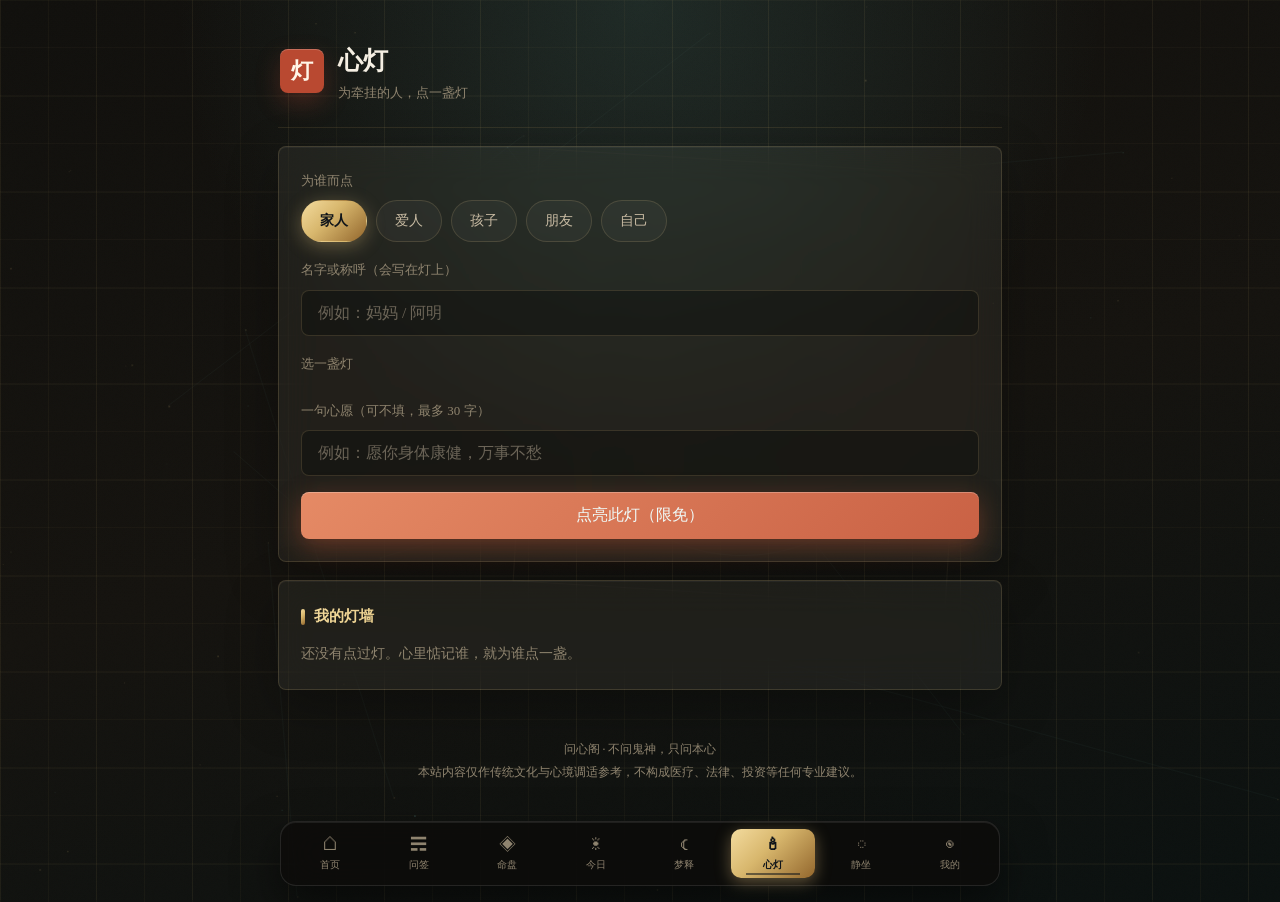
==== deng.html @ 27ccc3ff "升级问心阁命盘与玄曜仪盘设计" ====
<!DOCTYPE html>
<html lang="zh-CN">
<head>
  <meta charset="UTF-8">
  <meta name="viewport" content="width=device-width, initial-scale=1, viewport-fit=cover">
  <meta name="theme-color" content="#11100D">
  <link rel="icon" href="favicon.svg" type="image/svg+xml">
  <title>心灯 · 问心阁</title>
  <link rel="stylesheet" href="css/style.css">
</head>
<body data-page="deng">
<main>
  <header class="pagehead fade-up">
    <div class="seal">灯</div>
    <div>
      <h1>心灯</h1>
      <div class="sub">为牵挂的人，点一盏灯</div>
    </div>
  </header>

  <section class="card fade-up">
    <div class="field">
      <label>为谁而点</label>
      <div class="chips" id="who-chips">
        <span class="chip on">家人</span><span class="chip">爱人</span><span class="chip">孩子</span>
        <span class="chip">朋友</span><span class="chip">自己</span>
      </div>
    </div>
    <div class="field">
      <label>名字或称呼（会写在灯上）</label>
      <input type="text" id="who-name" maxlength="8" placeholder="例如：妈妈 / 阿明">
    </div>
    <div class="field">
      <label>选一盏灯</label>
      <div class="lamp-pick" id="lamp-pick"></div>
    </div>
    <div class="field">
      <label>一句心愿（可不填，最多 30 字）</label>
      <input type="text" id="wish" maxlength="30" placeholder="例如：愿你身体康健，万事不愁">
    </div>
    <button class="btn sha block" id="btn-light">点亮此灯（限免）</button>
  </section>

  <section class="card fade-up">
    <div class="card-title">我的灯墙 <span style="font-size:12px;color:var(--ink-3);font-weight:400" id="wall-count"></span></div>
    <div class="lamp-wall" id="wall"></div>
    <p id="wall-empty" style="font-size:13.5px;color:var(--ink-3)">还没有点过灯。心里惦记谁，就为谁点一盏。</p>
  </section>
</main>

<script src="js/core.js"></script>
<script src="js/data.js"></script>
<script src="js/premium.js"></script>
<script>
document.addEventListener('DOMContentLoaded', () => {
  let pickedLamp = LAMPS[0];

  /* 灯种选择 */
  const pickEl = document.getElementById('lamp-pick');
  pickEl.innerHTML = LAMPS.map((l, i) =>
    '<div class="lamp-opt' + (i === 0 ? ' on' : '') + '" data-id="' + l.id + '">' +
    '<div class="dot" style="background:' + l.color + '"></div>' +
    '<div class="nm">' + l.name + (l.free ? '' : ' <span class="badge free">限免</span>') + '</div></div>').join('');
  pickEl.addEventListener('click', e => {
    const opt = e.target.closest('.lamp-opt');
    if (!opt) return;
    pickedLamp = LAMPS.find(l => l.id === opt.dataset.id);
    pickEl.querySelectorAll('.lamp-opt').forEach(el => el.classList.toggle('on', el === opt));
  });

  /* 关系选择 */
  const whoChips = document.getElementById('who-chips');
  whoChips.addEventListener('click', e => {
    if (!e.target.classList.contains('chip')) return;
    whoChips.querySelectorAll('.chip').forEach(el => el.classList.toggle('on', el === e.target));
  });

  function lamps() { return WXG.Store.get('lamps', []); }

  function renderWall() {
    const list = lamps();
    document.getElementById('wall-empty').style.display = list.length ? 'none' : '';
    document.getElementById('wall-count').textContent = list.length ? '· 共 ' + list.length + ' 盏' : '';
    document.getElementById('wall').innerHTML = list.map(l =>
      '<div class="lamp" title="' + (l.wish || '') + '">' +
      '<div class="flame" style="filter:drop-shadow(0 0 6px ' + l.color + 'cc)"></div>' +
      '<div class="who">' + l.name + '</div>' +
      '<div class="type">' + l.lampName + '</div></div>').join('');
  }

  function doLight() {
    const name = document.getElementById('who-name').value.trim();
    if (!name) { WXG.toast('写下名字或称呼，灯才有主人'); return; }
    const rel = whoChips.querySelector('.chip.on').textContent;
    const wish = document.getElementById('wish').value.trim() || pickedLamp.wish;

    const light = () => {
      const list = lamps();
      list.unshift({ name, rel, wish, lampName: pickedLamp.name, color: pickedLamp.color, d: WXG.todayStr() });
      WXG.Store.set('lamps', list.slice(0, 48));
      renderWall();
      WXG.Light.add(2, '点灯一盏');
      WXG.modal({
        title: '灯已点亮',
        body: '为「' + name + '」点的' + pickedLamp.name + '已挂上灯墙。<br>' + wish + '。',
        okText: '心安'
      });
      document.getElementById('who-name').value = '';
      document.getElementById('wish').value = '';
    };

    if (!pickedLamp.free) {
      Premium.require(pickedLamp.product, light); /* 收费点：长明灯 */
    } else {
      light();
    }
  }

  document.getElementById('btn-light').addEventListener('click', doLight);
  renderWall();
});
</script>
</body>
</html>
---- css/style.css ----
/* ============================================================
   问心阁 · 设计系统 v3 「玄曜仪盘」
   墨黑底 · 铜线星图 · 赤印 · 青玉状态色
   ============================================================ */
:root {
  --bg: #11100D;
  --bg-2: #191711;
  --card: rgba(248, 242, 224, .055);
  --card-strong: rgba(248, 242, 224, .09);
  --ink: #F5EFE3;
  --ink-2: #C7BAA2;
  --ink-3: #8F846F;
  --line: rgba(226, 199, 139, .16);
  --line-strong: rgba(226, 199, 139, .32);
  --gold: #D8B76D;
  --gold-deep: #9C7136;
  --dai: #63B0A8;
  --dai-deep: #2D736B;
  --sha: #D66B49;
  --tai: #9FB56D;
  --radius: 8px;
  --serif: "Noto Serif SC", "Songti SC", "STSong", "SimSun", serif;
  --grad-gold: linear-gradient(135deg, #F3DB9E 0%, #D8B76D 42%, #93672D 100%);
  --grad-dai: linear-gradient(135deg, #6DC3B8 0%, #2D736B 100%);
  --grad-sha: linear-gradient(135deg, #E58A65 0%, #B94931 100%);
}

* { margin: 0; padding: 0; box-sizing: border-box; -webkit-tap-highlight-color: transparent; }

html { font-size: 16px; scroll-behavior: smooth; }

body {
  font-family: var(--serif);
  background: var(--bg);
  color: var(--ink);
  line-height: 1.8;
  min-height: 100vh;
  letter-spacing: .02em;
  overflow-x: hidden;
}

/* ---------- 液态墨彩背景（canvas 由 core.js 注入） ---------- */
.liquid-bg {
  position: fixed; inset: 0; z-index: -2;
  width: 100vw; height: 100vh;
  filter: blur(46px) saturate(1.25);
  transform: scale(1.15);
  opacity: .85;
}
/* 纸纹噪点，提升质感 */
body::after {
  content: ""; position: fixed; inset: 0; z-index: -1; pointer-events: none;
  background-image: url("data:image/svg+xml,%3Csvg xmlns='http://www.w3.org/2000/svg' width='160' height='160'%3E%3Cfilter id='n'%3E%3CfeTurbulence type='fractalNoise' baseFrequency='0.9' numOctaves='2'/%3E%3C/filter%3E%3Crect width='160' height='160' filter='url(%23n)' opacity='0.5'/%3E%3C/svg%3E");
  opacity: .05; mix-blend-mode: overlay;
}

main {
  max-width: 680px;
  margin: 0 auto;
  padding: 22px 18px calc(110px + env(safe-area-inset-bottom));
  position: relative;
}

::selection { background: rgba(227, 194, 127, .3); }

/* ---------- 水波涟漪（core.js 注入） ---------- */
.ripple-dot {
  position: fixed; z-index: 200; pointer-events: none;
  width: 14px; height: 14px; border-radius: 50%;
  border: 1.5px solid rgba(227, 194, 127, .65);
  box-shadow: 0 0 16px rgba(227, 194, 127, .25), inset 0 0 8px rgba(227, 194, 127, .2);
  transform: translate(-50%, -50%) scale(.4);
  animation: rippleOut .8s cubic-bezier(.2, .6, .3, 1) forwards;
}
@keyframes rippleOut {
  to { transform: translate(-50%, -50%) scale(6.5); opacity: 0; border-width: .5px; }
}

/* ---------- 页头 ---------- */
.pagehead { display: flex; align-items: center; gap: 14px; padding: 12px 2px 22px; }
.pagehead .seal {
  width: 44px; height: 44px; flex: none;
  background: var(--grad-sha);
  color: #FFF6E8; border-radius: 13px;
  display: flex; align-items: center; justify-content: center;
  font-size: 22px; font-weight: 700;
  box-shadow: 0 6px 22px rgba(224, 121, 92, .35), inset 0 1px 0 rgba(255, 255, 255, .35);
  animation: sealFloat 5s ease-in-out infinite;
}
@keyframes sealFloat {
  0%, 100% { transform: translateY(0) rotate(0); border-radius: 13px; }
  50% { transform: translateY(-4px) rotate(-2deg); border-radius: 18px; }
}
.pagehead h1 { font-size: 24px; font-weight: 700; letter-spacing: .14em; }
.pagehead .sub { font-size: 12.5px; color: var(--ink-3); letter-spacing: .1em; margin-top: -1px; }

/* ---------- 玻璃卡片 ---------- */
.card {
  position: relative;
  background: var(--card);
  border: 1px solid var(--line);
  border-radius: var(--radius);
  padding: 22px;
  margin-bottom: 18px;
  backdrop-filter: blur(18px) saturate(1.3);
  -webkit-backdrop-filter: blur(18px) saturate(1.3);
  box-shadow: 0 12px 40px rgba(0, 0, 0, .35), inset 0 1px 0 rgba(255, 255, 255, .07);
  transition: transform .45s cubic-bezier(.2, .7, .3, 1), border-color .4s, opacity .7s, box-shadow .4s;
}
.card::before {
  content: ""; position: absolute; inset: 0; border-radius: inherit; pointer-events: none;
  background: linear-gradient(120deg, rgba(227, 194, 127, .12), transparent 30%, transparent 70%, rgba(79, 168, 176, .1));
  opacity: 0; transition: opacity .5s;
}
@media (hover: hover) {
  .card:hover { transform: translateY(-3px); border-color: var(--line-strong); }
  .card:hover::before { opacity: 1; }
}
.card-title {
  font-size: 15px; font-weight: 700; letter-spacing: .12em;
  margin-bottom: 12px; display: flex; align-items: center; gap: 9px;
  background: var(--grad-gold); -webkit-background-clip: text; background-clip: text;
  -webkit-text-fill-color: transparent;
}
.card-title::before {
  content: ""; width: 4px; height: 16px; border-radius: 2px;
  background: var(--grad-gold); flex: none;
}
.card-title .badge { -webkit-text-fill-color: initial; }

/* 滚动浮现 */
.reveal-init, .reveal-in { transition: opacity .7s ease, transform .7s cubic-bezier(.2, .7, .3, 1); }
.reveal-init { opacity: 0; transform: translateY(26px); }
.reveal-in { opacity: 1; transform: none; }

/* ---------- 按钮（液态流光） ---------- */
.btn {
  position: relative; overflow: hidden;
  display: inline-flex; align-items: center; justify-content: center; gap: 6px;
  font-family: var(--serif);
  font-size: 16px; letter-spacing: .16em;
  padding: 13px 32px; border-radius: 999px;
  border: none; cursor: pointer;
  background: var(--grad-dai); color: #EFFAF8;
  box-shadow: 0 8px 26px rgba(46, 111, 119, .4), inset 0 1px 0 rgba(255, 255, 255, .25);
  transition: transform .15s ease, box-shadow .3s ease, filter .3s;
  background-size: 160% 160%;
  animation: gradDrift 6s ease-in-out infinite;
}
@keyframes gradDrift {
  0%, 100% { background-position: 0% 30%; }
  50% { background-position: 100% 70%; }
}
/* 流光扫过 */
.btn::after {
  content: ""; position: absolute; top: 0; bottom: 0; width: 46%;
  left: -60%; transform: skewX(-22deg);
  background: linear-gradient(90deg, transparent, rgba(255, 255, 255, .28), transparent);
  animation: sheen 3.8s ease-in-out infinite;
}
@keyframes sheen {
  0%, 55% { left: -60%; } 85%, 100% { left: 130%; }
}
.btn:active { transform: scale(.95); filter: brightness(1.12); }
.btn.sha { background: var(--grad-sha); box-shadow: 0 8px 26px rgba(194, 85, 53, .42), inset 0 1px 0 rgba(255, 255, 255, .25); background-size: 160% 160%; }
.btn.ghost {
  background: rgba(255, 255, 255, .04); color: var(--gold);
  border: 1px solid rgba(227, 194, 127, .4); box-shadow: none; animation: none;
}
.btn.ghost::after { display: none; }
.btn.small { font-size: 13.5px; padding: 8px 20px; }
.btn.block { width: 100%; }
.btn:disabled { opacity: .4; cursor: not-allowed; animation: none; }
.btn:disabled::after { display: none; }

/* ---------- 表单 ---------- */
.field { margin-bottom: 16px; }
.field label { display: block; font-size: 13px; color: var(--ink-3); margin-bottom: 8px; letter-spacing: .1em; }
.field input, .field textarea, .field select {
  width: 100%; font-family: var(--serif); font-size: 15.5px;
  padding: 13px 16px; border-radius: 14px;
  border: 1px solid var(--line); background: rgba(255, 255, 255, .04);
  color: var(--ink); outline: none;
  transition: border-color .3s, box-shadow .3s, background .3s;
}
.field input::placeholder, .field textarea::placeholder { color: #6B6457; }
.field input:focus, .field textarea:focus {
  border-color: rgba(227, 194, 127, .55);
  box-shadow: 0 0 0 3px rgba(227, 194, 127, .12), 0 0 24px rgba(227, 194, 127, .08);
  background: rgba(255, 255, 255, .06);
}

/* chips */
.chips { display: flex; flex-wrap: wrap; gap: 9px; }
.chip {
  font-size: 13.5px; padding: 8px 18px; border-radius: 999px;
  border: 1px solid var(--line); background: rgba(255, 255, 255, .035);
  color: var(--ink-2); cursor: pointer; letter-spacing: .06em;
  transition: all .3s cubic-bezier(.2, .7, .3, 1);
}
.chip:active { transform: scale(.93); }
.chip.on {
  border-color: transparent; color: #10151A; font-weight: 700;
  background: var(--grad-gold);
  box-shadow: 0 4px 18px rgba(227, 194, 127, .35);
}

/* ---------- 徽章 ---------- */
.badge { display: inline-block; font-size: 11px; padding: 2.5px 10px; border-radius: 999px; letter-spacing: .12em; vertical-align: 2px; font-weight: 400; }
.badge.free { background: rgba(224, 121, 92, .16); color: var(--sha); border: 1px solid rgba(224, 121, 92, .4); }
.badge.grade-1 { background: rgba(227, 194, 127, .15); color: var(--gold); border: 1px solid rgba(227, 194, 127, .45); }
.badge.grade-2 { background: rgba(157, 184, 122, .14); color: var(--tai); border: 1px solid rgba(157, 184, 122, .4); }
.badge.grade-3 { background: rgba(255, 255, 255, .07); color: var(--ink-2); border: 1px solid var(--line-strong); }
.badge.grade-4 { background: rgba(224, 121, 92, .16); color: var(--sha); border: 1px solid rgba(224, 121, 92, .4); }

/* ---------- 首页 ---------- */
.hero { text-align: center; padding: 44px 0 34px; position: relative; }
/* 品牌字后的液态光晕 */
.hero::before {
  content: ""; position: absolute; left: 50%; top: 46%; z-index: -1;
  width: 240px; height: 240px; transform: translate(-50%, -50%);
  background: radial-gradient(circle, rgba(227, 194, 127, .2), rgba(79, 168, 176, .12) 45%, transparent 70%);
  border-radius: 58% 42% 55% 45% / 50% 58% 42% 50%;
  animation: blobMorph 9s ease-in-out infinite, blobSpin 26s linear infinite;
  filter: blur(8px);
}
.hero .brand {
  font-size: 46px; font-weight: 700; letter-spacing: .3em; text-indent: .3em;
  background: linear-gradient(120deg, #F5E5BC 0%, #E3C27F 30%, #FDF4DC 50%, #C9A35C 72%, #F5E5BC 100%);
  background-size: 220% auto;
  -webkit-background-clip: text; background-clip: text; -webkit-text-fill-color: transparent;
  animation: textFlow 7s linear infinite;
  filter: drop-shadow(0 4px 24px rgba(227, 194, 127, .25));
}
@keyframes textFlow { to { background-position: 220% center; } }
.hero .motto { margin-top: 14px; font-size: 14px; color: var(--ink-2); letter-spacing: .42em; text-indent: .42em; }
.hero .inkline {
  width: 140px; height: 1.5px; margin: 22px auto 0;
  background: linear-gradient(90deg, transparent, var(--gold), transparent);
  animation: inkPulse 3.5s ease-in-out infinite;
}
@keyframes inkPulse { 0%, 100% { opacity: .5; width: 110px; } 50% { opacity: 1; width: 160px; } }

.daily-quote { text-align: center; font-size: 17px; letter-spacing: .14em; padding: 6px 0 2px; color: var(--ink); }
.daily-quote .from { display: block; font-size: 11.5px; color: var(--ink-3); margin-top: 8px; letter-spacing: .26em; }

.grid { display: grid; grid-template-columns: repeat(3, 1fr); gap: 13px; }
.tile {
  position: relative; overflow: hidden;
  background: var(--card); border: 1px solid var(--line); border-radius: 18px;
  padding: 22px 8px 16px; text-align: center; cursor: pointer; text-decoration: none;
  backdrop-filter: blur(14px); -webkit-backdrop-filter: blur(14px);
  transition: transform .4s cubic-bezier(.2, .7, .3, 1), border-color .35s, box-shadow .35s;
}
.tile::before {
  content: ""; position: absolute; width: 90px; height: 90px; left: 50%; top: -46px;
  transform: translateX(-50%);
  background: radial-gradient(circle, rgba(227, 194, 127, .22), transparent 70%);
  border-radius: 50%; opacity: 0; transition: opacity .5s;
}
.tile:active { transform: scale(.94); }
@media (hover: hover) {
  .tile:hover { transform: translateY(-5px); border-color: rgba(227, 194, 127, .35); box-shadow: 0 16px 38px rgba(0, 0, 0, .4); }
  .tile:hover::before { opacity: 1; }
  .tile:hover .ico { transform: translateY(-3px) scale(1.12); }
}
.tile .ico { font-size: 27px; line-height: 1; display: block; color: var(--gold); transition: transform .4s cubic-bezier(.2, .7, .3, 1); }
.tile .name { display: block; margin-top: 11px; font-size: 14.5px; font-weight: 700; letter-spacing: .16em; color: var(--ink); }
.tile .hint { display: block; font-size: 11px; color: var(--ink-3); margin-top: 4px; letter-spacing: .05em; }

/* ---------- 问签 ---------- */
.tube-stage { text-align: center; padding: 30px 0 10px; }
.tube { display: inline-block; transform-origin: 50% 88%; filter: drop-shadow(0 10px 24px rgba(0, 0, 0, .45)); }
.tube.shaking { animation: shake .2s ease-in-out 9; }
@keyframes shake {
  0%, 100% { transform: rotate(0); }
  25% { transform: rotate(-8deg); }
  75% { transform: rotate(8deg); }
}
.stick-fly { animation: fly .8s cubic-bezier(.18, .85, .25, 1.18) both; }
@keyframes fly {
  from { transform: translateY(34px) rotate(9deg) scale(.94); opacity: 0; }
  to { transform: none; opacity: 1; }
}
.poem { text-align: center; padding: 8px 0 2px; }
.poem .line { font-size: 18px; letter-spacing: .32em; line-height: 2.25; color: var(--ink); }
.qian-no { text-align: center; font-size: 12.5px; color: var(--ink-3); letter-spacing: .3em; margin-bottom: 8px; }
.qian-title {
  text-align: center; font-size: 30px; font-weight: 700; letter-spacing: .3em; text-indent: .3em;
  margin-bottom: 8px;
  background: var(--grad-gold); -webkit-background-clip: text; background-clip: text; -webkit-text-fill-color: transparent;
  filter: drop-shadow(0 2px 14px rgba(227, 194, 127, .3));
}
.qian-title .badge { -webkit-text-fill-color: initial; }
.jie {
  background: rgba(255, 255, 255, .04); border: 1px solid var(--line);
  border-radius: 14px; padding: 15px 17px; font-size: 14.5px; color: var(--ink-2); margin-top: 16px;
}
.jie b { color: var(--gold); }
.yi-ji { display: flex; gap: 11px; margin-top: 13px; }
.yi-ji .half { flex: 1; border-radius: 14px; padding: 11px 15px; font-size: 13.5px; border: 1px solid; }
.yi-ji .yi { background: rgba(157, 184, 122, .1); border-color: rgba(157, 184, 122, .3); color: #C3D4A8; }
.yi-ji .ji { background: rgba(224, 121, 92, .1); border-color: rgba(224, 121, 92, .3); color: #EFA38C; }
.yi-ji .half b { display: block; font-size: 12px; letter-spacing: .34em; margin-bottom: 4px; opacity: .7; }

/* ---------- 今日历 ---------- */
.cal-top { text-align: center; padding: 10px 0 6px; }
.cal-top .gdate { font-size: 12.5px; color: var(--ink-3); letter-spacing: .12em; }
.cal-top .ldate {
  font-size: 34px; font-weight: 700; letter-spacing: .16em; margin: 8px 0 4px;
  background: var(--grad-gold); -webkit-background-clip: text; background-clip: text; -webkit-text-fill-color: transparent;
}
.cal-top .gz { font-size: 13.5px; color: var(--dai); letter-spacing: .16em; }
.cal-nav { display: flex; justify-content: space-between; align-items: center; margin-bottom: 14px; }
.cal-nav button {
  font-family: var(--serif); background: rgba(255, 255, 255, .04);
  border: 1px solid var(--line); border-radius: 999px; padding: 7px 17px;
  font-size: 13px; color: var(--ink-2); cursor: pointer; transition: all .25s;
}
.cal-nav button:active { transform: scale(.93); border-color: var(--gold); color: var(--gold); }
.yiji-row { display: flex; gap: 11px; }
.yiji-row .col { flex: 1; border-radius: 14px; padding: 13px 15px; font-size: 14px; line-height: 2.05; border: 1px solid; }
.yiji-row .col b { display: inline-block; width: 27px; height: 27px; border-radius: 50%; text-align: center; line-height: 27px; font-size: 14px; color: #10151A; margin-bottom: 7px; }
.yiji-row .yi-col { background: rgba(157, 184, 122, .09); border-color: rgba(157, 184, 122, .28); color: #C3D4A8; }
.yiji-row .yi-col b { background: var(--tai); }
.yiji-row .ji-col { background: rgba(224, 121, 92, .09); border-color: rgba(224, 121, 92, .28); color: #EFA38C; }
.yiji-row .ji-col b { background: var(--sha); }
.hour-grid { display: grid; grid-template-columns: repeat(6, 1fr); gap: 8px; }
.hour-cell { text-align: center; border-radius: 12px; padding: 9px 0; background: rgba(255, 255, 255, .035); border: 1px solid var(--line); transition: transform .25s; }
.hour-cell:active { transform: scale(.92); }
.hour-cell .h { font-size: 13.5px; font-weight: 700; color: var(--ink); }
.hour-cell .l { font-size: 11px; margin-top: 1px; }
.hour-cell.lucky { background: rgba(227, 194, 127, .12); border-color: rgba(227, 194, 127, .4); }
.hour-cell.lucky .l { color: var(--gold); }
.hour-cell.bad { background: rgba(224, 121, 92, .1); border-color: rgba(224, 121, 92, .35); }
.hour-cell.bad .l { color: var(--sha); }
.hour-cell.mid .l { color: var(--ink-3); }

/* ---------- 心灯 ---------- */
.lamp-wall { display: grid; grid-template-columns: repeat(4, 1fr); gap: 11px; }
.lamp {
  text-align: center; padding: 14px 4px 11px; border-radius: 14px;
  background: rgba(255, 255, 255, .04); border: 1px solid var(--line);
  cursor: pointer; transition: transform .35s, border-color .35s;
  animation: lampIn .6s cubic-bezier(.2, .8, .3, 1.15) both;
}
@keyframes lampIn { from { transform: scale(.6); opacity: 0; } }
@media (hover: hover) { .lamp:hover { transform: translateY(-3px); border-color: rgba(227, 194, 127, .4); } }
.lamp .flame {
  width: 15px; height: 22px; margin: 0 auto 7px;
  background: radial-gradient(circle at 50% 78%, #FFE3A0 0%, #F2A65A 55%, rgba(242, 166, 90, 0) 78%);
  border-radius: 50% 50% 50% 50% / 62% 62% 38% 38%;
  animation: flicker 1.5s ease-in-out infinite;
  filter: drop-shadow(0 0 10px rgba(255, 200, 110, .9)) drop-shadow(0 0 26px rgba(255, 170, 80, .4));
}
@keyframes flicker {
  0%, 100% { transform: scaleY(1) translateX(0); }
  30% { transform: scaleY(1.15) translateX(.5px); }
  60% { transform: scaleY(.92) translateX(-.5px); }
  80% { transform: scaleY(1.08); }
}
.lamp .who { font-size: 12.5px; font-weight: 700; color: var(--ink); overflow: hidden; text-overflow: ellipsis; white-space: nowrap; }
.lamp .type { font-size: 10.5px; color: var(--ink-3); }
.lamp-pick { display: grid; grid-template-columns: repeat(4, 1fr); gap: 10px; }
.lamp-opt {
  text-align: center; border: 1px solid var(--line); border-radius: 14px;
  padding: 13px 2px 10px; cursor: pointer; background: rgba(255, 255, 255, .035);
  transition: all .3s cubic-bezier(.2, .7, .3, 1);
}
.lamp-opt:active { transform: scale(.92); }
.lamp-opt.on { border-color: rgba(227, 194, 127, .55); background: rgba(227, 194, 127, .1); box-shadow: 0 0 22px rgba(227, 194, 127, .12); }
.lamp-opt .dot { width: 17px; height: 17px; border-radius: 50%; margin: 0 auto 6px; box-shadow: 0 0 12px currentColor; }
.lamp-opt .nm { font-size: 12.5px; letter-spacing: .04em; color: var(--ink-2); }
.lamp-opt.on .nm { color: var(--gold); }

/* ---------- 静坐（液态呼吸球） ---------- */
.breath-stage { text-align: center; padding: 44px 0 26px; }
.breath-circle {
  width: 170px; height: 170px; margin: 0 auto;
  background:
    radial-gradient(circle at 32% 30%, rgba(95, 183, 191, .5), transparent 55%),
    radial-gradient(circle at 70% 72%, rgba(227, 194, 127, .35), transparent 60%),
    rgba(46, 111, 119, .18);
  border: 1px solid rgba(95, 183, 191, .45);
  display: flex; align-items: center; justify-content: center;
  font-size: 18px; letter-spacing: .34em; text-indent: .34em; color: #CFEAEA;
  border-radius: 58% 42% 55% 45% / 50% 58% 42% 50%;
  animation: blobMorph 8s ease-in-out infinite;
  box-shadow: 0 0 60px rgba(79, 168, 176, .25), inset 0 0 40px rgba(79, 168, 176, .15);
  transition: transform 4s ease-in-out, box-shadow 4s ease-in-out;
}
@keyframes blobMorph {
  0%, 100% { border-radius: 58% 42% 55% 45% / 50% 58% 42% 50%; }
  25% { border-radius: 45% 55% 48% 52% / 58% 44% 56% 42%; }
  50% { border-radius: 52% 48% 42% 58% / 45% 52% 48% 55%; }
  75% { border-radius: 48% 52% 56% 44% / 52% 46% 54% 48%; }
}
@keyframes blobSpin { to { transform: translate(-50%, -50%) rotate(360deg); } }
.breath-circle.in { transform: scale(1.32); box-shadow: 0 0 110px rgba(79, 168, 176, .45), inset 0 0 60px rgba(79, 168, 176, .25); }
.breath-circle.out { transform: scale(1); }
.timer-big {
  text-align: center; font-size: 44px; letter-spacing: .1em; padding: 10px 0;
  font-variant-numeric: tabular-nums;
  background: var(--grad-dai); -webkit-background-clip: text; background-clip: text; -webkit-text-fill-color: transparent;
}

/* ---------- 我的 ---------- */
.idcard {
  position: relative; overflow: hidden;
  background: linear-gradient(135deg, rgba(46, 111, 119, .55), rgba(20, 38, 44, .8));
  border: 1px solid rgba(95, 183, 191, .3);
  color: #EAF4EE; border-radius: var(--radius); padding: 24px;
  backdrop-filter: blur(16px); -webkit-backdrop-filter: blur(16px);
  box-shadow: 0 16px 44px rgba(0, 0, 0, .45);
  margin-bottom: 18px;
}
.idcard::before {
  content: ""; position: absolute; width: 180px; height: 180px; right: -50px; top: -70px;
  background: radial-gradient(circle, rgba(227, 194, 127, .3), transparent 70%);
  border-radius: 58% 42% 55% 45% / 50% 58% 42% 50%;
  animation: blobMorph 10s ease-in-out infinite;
  filter: blur(4px);
}
.idcard::after { content: "問"; position: absolute; right: -6px; bottom: -30px; font-size: 120px; opacity: .07; font-weight: 700; }
.idcard .lbl { font-size: 11.5px; letter-spacing: .2em; opacity: .65; }
.idcard .code {
  font-size: 32px; font-weight: 700; letter-spacing: .14em; margin: 5px 0 12px;
  background: var(--grad-gold); -webkit-background-clip: text; background-clip: text; -webkit-text-fill-color: transparent;
}
.idcard .light { font-size: 13px; letter-spacing: .1em; }
.idcard .light b { font-size: 21px; color: var(--gold); margin: 0 3px; }
.rec-item { display: flex; justify-content: space-between; align-items: baseline; padding: 12px 2px; border-bottom: 1px dashed rgba(255, 255, 255, .1); font-size: 14px; }
.rec-item:last-child { border-bottom: none; }
.rec-item .t { color: var(--ink-3); font-size: 12px; flex: none; margin-left: 12px; }

/* ---------- 梦释 ---------- */
.search-bar { display: flex; gap: 10px; }
.search-bar input { flex: 1; }
.hot-tags { display: flex; flex-wrap: wrap; gap: 9px; margin-top: 14px; }
.meng-result .luck { font-size: 13px; margin-left: 8px; }

/* ---------- 悬浮玻璃导航坞 ---------- */
.tabbar {
  position: fixed; left: 50%; transform: translateX(-50%);
  bottom: calc(14px + env(safe-area-inset-bottom)); z-index: 50;
  display: flex; gap: 2px;
  width: min(420px, calc(100% - 28px));
  background: rgba(22, 28, 35, .72);
  backdrop-filter: blur(24px) saturate(1.4); -webkit-backdrop-filter: blur(24px) saturate(1.4);
  border: 1px solid rgba(255, 255, 255, .1);
  border-radius: 999px;
  padding: 8px 10px;
  box-shadow: 0 18px 44px rgba(0, 0, 0, .5), inset 0 1px 0 rgba(255, 255, 255, .08);
}
.tabbar a {
  flex: 1; text-align: center; text-decoration: none;
  color: var(--ink-3); font-size: 10px; letter-spacing: .1em;
  padding: 5px 0 3px; border-radius: 999px;
  transition: color .25s, background .35s, transform .2s;
}
.tabbar a:active { transform: scale(.9); }
.tabbar a .ti { display: block; font-size: 18px; line-height: 1.3; }
.tabbar a.on {
  color: #10151A; font-weight: 700;
  background: var(--grad-gold);
  box-shadow: 0 4px 16px rgba(227, 194, 127, .4);
}

/* ---------- 页脚 ---------- */
.sitefoot { text-align: center; padding: 30px 16px 8px; font-size: 11.5px; color: var(--ink-3); line-height: 2; letter-spacing: .05em; }

/* ---------- Toast / 弹窗 ---------- */
.toast {
  position: fixed; left: 50%; bottom: 130px; transform: translateX(-50%) translateY(10px);
  background: rgba(24, 30, 37, .9); color: var(--gold);
  border: 1px solid rgba(227, 194, 127, .35);
  backdrop-filter: blur(16px); -webkit-backdrop-filter: blur(16px);
  font-size: 13.5px; padding: 10px 24px; border-radius: 999px;
  letter-spacing: .1em; opacity: 0; pointer-events: none;
  transition: opacity .3s, transform .35s cubic-bezier(.2, .8, .3, 1.1);
  z-index: 99; max-width: 82vw; text-align: center;
  box-shadow: 0 12px 36px rgba(0, 0, 0, .5);
}
.toast.show { opacity: 1; transform: translateX(-50%) translateY(0); }

.modal-mask {
  position: fixed; inset: 0; background: rgba(6, 9, 12, .6); z-index: 90;
  backdrop-filter: blur(8px); -webkit-backdrop-filter: blur(8px);
  display: flex; align-items: center; justify-content: center; padding: 28px;
  opacity: 0; pointer-events: none; transition: opacity .3s;
}
.modal-mask.show { opacity: 1; pointer-events: auto; }
.modal {
  position: relative; overflow: hidden;
  background: rgba(26, 32, 40, .92);
  border: 1px solid rgba(255, 255, 255, .12);
  border-radius: 22px; padding: 28px 24px;
  max-width: 360px; width: 100%; text-align: center;
  transform: translateY(22px) scale(.96);
  transition: transform .4s cubic-bezier(.2, .8, .3, 1.1);
  box-shadow: 0 24px 70px rgba(0, 0, 0, .6);
}
.modal::before {
  content: ""; position: absolute; width: 140px; height: 140px; left: -40px; top: -60px;
  background: radial-gradient(circle, rgba(227, 194, 127, .18), transparent 70%);
  border-radius: 58% 42% 55% 45% / 50% 58% 42% 50%;
  animation: blobMorph 9s ease-in-out infinite;
}
.modal-mask.show .modal { transform: none; }
.modal h3 {
  font-size: 19px; letter-spacing: .16em; margin-bottom: 12px;
  background: var(--grad-gold); -webkit-background-clip: text; background-clip: text; -webkit-text-fill-color: transparent;
}
.modal p { font-size: 14px; color: var(--ink-2); margin-bottom: 20px; position: relative; }
.modal .price { font-size: 13px; color: var(--ink-3); text-decoration: line-through; margin-right: 8px; }
.modal .now { font-size: 16px; color: var(--sha); font-weight: 700; }

/* ---------- 入场动效 ---------- */
.fade-up { animation: fadeUp .7s cubic-bezier(.2, .7, .3, 1) both; }
@keyframes fadeUp { from { opacity: 0; transform: translateY(22px); } }
.fade-up:nth-child(2) { animation-delay: .08s; }
.fade-up:nth-child(3) { animation-delay: .16s; }
.fade-up:nth-child(4) { animation-delay: .24s; }
.fade-up:nth-child(5) { animation-delay: .32s; }
.hidden { display: none !important; }

@media (min-width: 760px) {
  main { padding-top: 40px; }
  .hour-grid { grid-template-columns: repeat(12, 1fr); }
}

/* ============================================================
   设计系统 v3 「玄曜仪盘」
   更硬朗的东方工具台：墨黑底、铜线、赤印、青玉状态色。
   ============================================================ */
:root {
  --bg: #11100D;
  --bg-2: #191711;
  --card: rgba(248, 242, 224, .055);
  --card-strong: rgba(248, 242, 224, .09);
  --ink: #F5EFE3;
  --ink-2: #C7BAA2;
  --ink-3: #8F846F;
  --line: rgba(226, 199, 139, .16);
  --line-strong: rgba(226, 199, 139, .32);
  --gold: #D8B76D;
  --gold-deep: #9C7136;
  --dai: #63B0A8;
  --dai-deep: #2D736B;
  --sha: #D66B49;
  --tai: #9FB56D;
  --radius: 8px;
  --serif: "Noto Serif SC", "Songti SC", "STSong", "SimSun", serif;
  --grad-gold: linear-gradient(135deg, #F3DB9E 0%, #D8B76D 42%, #93672D 100%);
  --grad-dai: linear-gradient(135deg, #6DC3B8 0%, #2D736B 100%);
  --grad-sha: linear-gradient(135deg, #E58A65 0%, #B94931 100%);
}

body, body * { letter-spacing: 0 !important; }

body {
  background:
    linear-gradient(90deg, rgba(216, 183, 109, .045) 1px, transparent 1px),
    linear-gradient(0deg, rgba(216, 183, 109, .035) 1px, transparent 1px),
    radial-gradient(circle at 50% 0%, rgba(99, 176, 168, .16), transparent 42%),
    linear-gradient(165deg, #11100D 0%, #15130F 52%, #0B1110 100%);
  background-size: 48px 48px, 48px 48px, auto, auto;
}

.liquid-bg {
  filter: none;
  transform: none;
  opacity: .42;
  mix-blend-mode: screen;
}

main {
  max-width: 760px;
  padding-top: 26px;
}
body[data-page="home"] main,
body[data-page="ming"] main {
  max-width: 1080px;
}

.card, .tile, .feature-card, .lamp, .lamp-opt, .jie, .yi-ji .half,
.yiji-row .col, .hour-cell, .idcard, .modal, .field input,
.field textarea, .field select, .bazi-console, .checkin-panel,
.dayun-cell {
  border-radius: 8px !important;
}

.card {
  border-color: var(--line);
  box-shadow: 0 18px 52px rgba(0, 0, 0, .28), inset 0 1px 0 rgba(255, 255, 255, .045);
}

.pagehead {
  border-bottom: 1px solid rgba(216, 183, 109, .12);
  margin-bottom: 18px;
}
.pagehead .seal {
  position: relative;
  border-radius: 8px;
  background: #B94931;
  box-shadow: 0 10px 24px rgba(185, 73, 49, .28), inset 0 1px 0 rgba(255, 255, 255, .2);
}
.pagehead .seal::after {
  content: "";
  position: absolute;
  inset: -7px;
  border: 1px solid rgba(216, 183, 109, .28);
  opacity: 0;
  animation: sealPulse 3.6s ease-in-out infinite;
}
@keyframes sealPulse {
  0%, 52%, 100% { transform: scale(.82); opacity: 0; }
  18% { transform: scale(1.08); opacity: .72; }
}
.pagehead h1 { font-size: 25px; }
.pagehead-command { justify-content: space-between; }

.btn {
  border-radius: 8px;
  min-height: 46px;
  box-shadow: 0 10px 26px rgba(45, 115, 107, .3), inset 0 1px 0 rgba(255, 255, 255, .2);
}
.btn.ghost {
  background: rgba(248, 242, 224, .035);
  border-color: rgba(216, 183, 109, .32);
}
.field input, .field textarea, .field select {
  background: rgba(10, 11, 9, .38);
}
.field input:focus, .field textarea:focus, .field select:focus {
  border-color: rgba(216, 183, 109, .62);
  box-shadow: 0 0 0 3px rgba(216, 183, 109, .12);
}

/* ---------- 首页 v3 ---------- */
.home-main {
  padding-top: 34px;
}
.home-hero {
  min-height: clamp(430px, 70vh, 620px);
  display: grid;
  grid-template-columns: minmax(0, 1fr) minmax(320px, 440px);
  gap: 34px;
  align-items: center;
  position: relative;
  overflow: hidden;
  border-bottom: 1px solid rgba(216, 183, 109, .16);
}
.home-hero::before {
  content: "";
  position: absolute;
  inset: 8% 0 auto 0;
  height: 1px;
  background: linear-gradient(90deg, transparent, rgba(216, 183, 109, .48), transparent);
  animation: scanLine 6s ease-in-out infinite;
}
@keyframes scanLine {
  0%, 100% { opacity: .22; transform: translateX(-8%); }
  50% { opacity: .78; transform: translateX(8%); }
}
.eyebrow {
  display: inline-flex;
  align-items: center;
  gap: 8px;
  color: var(--dai);
  font-size: 12px;
  text-transform: uppercase;
}
.eyebrow::before {
  content: "";
  width: 28px;
  height: 1px;
  background: currentColor;
}
.hero-copy h1 {
  font-size: clamp(56px, 9vw, 112px);
  line-height: .92;
  margin: 16px 0 20px;
  color: var(--ink);
  text-shadow: 0 18px 45px rgba(0, 0, 0, .35);
  animation: titleRise .9s cubic-bezier(.18, .8, .25, 1) both;
}
@keyframes titleRise {
  from { opacity: 0; transform: translateY(18px); filter: blur(8px); }
}
.hero-copy p {
  max-width: 560px;
  font-size: 17px;
  color: var(--ink-2);
}
.hero-actions {
  display: flex;
  flex-wrap: wrap;
  gap: 12px;
  margin-top: 28px;
}
.hero-orbit {
  position: relative;
  aspect-ratio: 1;
  width: min(100%, 430px);
  margin-left: auto;
  border: 1px solid rgba(216, 183, 109, .22);
  background:
    linear-gradient(90deg, transparent calc(50% - .5px), rgba(216, 183, 109, .22) 50%, transparent calc(50% + .5px)),
    linear-gradient(0deg, transparent calc(50% - .5px), rgba(216, 183, 109, .22) 50%, transparent calc(50% + .5px));
  clip-path: polygon(50% 0, 100% 50%, 50% 100%, 0 50%);
  animation: orbitBreathe 8s ease-in-out infinite;
}
@keyframes orbitBreathe {
  0%, 100% { filter: drop-shadow(0 0 0 rgba(216, 183, 109, 0)); }
  50% { filter: drop-shadow(0 0 28px rgba(99, 176, 168, .12)); }
}
.orbit-ring {
  position: absolute;
  inset: 14%;
  border: 1px solid rgba(216, 183, 109, .3);
  border-radius: 50%;
  animation: ringSpin 34s linear infinite;
}
.ring-b {
  inset: 28%;
  border-color: rgba(99, 176, 168, .34);
  animation-duration: 22s;
  animation-direction: reverse;
}
@keyframes ringSpin { to { transform: rotate(360deg); } }
.orbit-center {
  position: absolute;
  inset: 39%;
  display: grid;
  place-items: center;
  background: rgba(185, 73, 49, .86);
  color: #FFF4E4;
  font-size: 42px;
  font-weight: 700;
  border: 1px solid rgba(255, 255, 255, .22);
  animation: centerGlow 4.5s ease-in-out infinite;
}
@keyframes centerGlow {
  0%, 100% { box-shadow: 0 0 0 rgba(185, 73, 49, 0); }
  50% { box-shadow: 0 0 36px rgba(185, 73, 49, .38); }
}
.hero-orbit span {
  position: absolute;
  left: 50%;
  top: 50%;
  width: 34px;
  height: 34px;
  margin: -17px;
  display: grid;
  place-items: center;
  color: var(--gold);
  border: 1px solid rgba(216, 183, 109, .26);
  background: rgba(17, 16, 13, .72);
  transform: rotate(calc(var(--i) * 36deg)) translateY(-178px) rotate(calc(var(--i) * -36deg));
  animation: stemBlink 5.8s ease-in-out infinite;
  animation-delay: calc(var(--i) * .18s);
}
@keyframes stemBlink {
  0%, 100% { border-color: rgba(216, 183, 109, .2); color: rgba(216, 183, 109, .78); }
  45% { border-color: rgba(99, 176, 168, .58); color: #F3DB9E; }
}

.home-strip {
  display: grid;
  grid-template-columns: 1.5fr 1fr;
  gap: 16px;
  margin: 22px 0;
}
.home-strip .daily-quote,
.home-stats {
  background: rgba(248, 242, 224, .045);
  border: 1px solid var(--line);
  padding: 18px;
  min-height: 104px;
}
.home-strip .daily-quote {
  display: grid;
  align-content: center;
  text-align: left;
  font-size: 18px;
}
.home-strip .daily-quote .from {
  margin-top: 6px;
}
.home-stats {
  display: grid;
  grid-template-columns: repeat(3, 1fr);
  gap: 10px;
}
.home-stats div {
  display: grid;
  align-content: center;
  border-left: 1px solid rgba(216, 183, 109, .18);
  padding-left: 12px;
}
.home-stats span {
  color: var(--ink-3);
  font-size: 12px;
}
.home-stats b {
  color: var(--gold);
  font-size: 28px;
  line-height: 1.1;
  animation: numberWake .7s cubic-bezier(.2, .8, .3, 1) both;
}
@keyframes numberWake {
  from { opacity: 0; transform: translateY(8px) scale(.96); }
}
.feature-grid {
  display: grid;
  grid-template-columns: repeat(4, 1fr);
  gap: 12px;
}
.feature-card {
  min-height: 142px;
  display: flex;
  flex-direction: column;
  justify-content: space-between;
  padding: 16px;
  text-decoration: none;
  color: var(--ink);
  border: 1px solid var(--line);
  background: rgba(248, 242, 224, .045);
  transition: transform .25s, border-color .25s, background .25s, box-shadow .25s;
  animation: cardDeal .72s cubic-bezier(.18, .8, .25, 1) both;
  animation-delay: calc(var(--card-i, 0) * .055s);
}
.feature-card:nth-child(1) { --card-i: 1; }
.feature-card:nth-child(2) { --card-i: 2; }
.feature-card:nth-child(3) { --card-i: 3; }
.feature-card:nth-child(4) { --card-i: 4; }
.feature-card:nth-child(5) { --card-i: 5; }
.feature-card:nth-child(6) { --card-i: 6; }
.feature-card:nth-child(7) { --card-i: 7; }
@keyframes cardDeal {
  from { opacity: 0; transform: translateY(18px) rotateX(10deg); }
}
.feature-card.primary {
  grid-column: span 2;
  background:
    linear-gradient(135deg, rgba(185, 73, 49, .28), transparent 54%),
    rgba(248, 242, 224, .06);
}
@media (hover: hover) {
  .feature-card:hover {
    transform: translateY(-4px);
    border-color: rgba(216, 183, 109, .52);
    background: rgba(248, 242, 224, .075);
    box-shadow: 0 18px 42px rgba(0, 0, 0, .32), 0 0 26px rgba(216, 183, 109, .08);
  }
}
.feature-card .ico {
  width: 38px;
  height: 38px;
  display: grid;
  place-items: center;
  border: 1px solid rgba(216, 183, 109, .25);
  color: var(--gold);
  font-weight: 700;
  transition: transform .25s ease, background .25s ease;
}
.feature-card:hover .ico { transform: translateY(-2px) rotate(-4deg); background: rgba(216, 183, 109, .08); }
.feature-card .name {
  display: block;
  margin-top: auto;
  font-size: 20px;
  font-weight: 700;
}
.feature-card .hint {
  display: block;
  color: var(--ink-3);
  font-size: 12px;
}
.checkin-panel {
  display: flex;
  justify-content: space-between;
  align-items: center;
  gap: 18px;
  margin-top: 18px;
  padding: 20px;
  border: 1px solid rgba(99, 176, 168, .24);
  background: rgba(99, 176, 168, .06);
  animation: panelWake .8s cubic-bezier(.2, .8, .3, 1) both;
}
@keyframes panelWake {
  from { opacity: 0; transform: translateY(16px); }
}
.checkin-panel h2 {
  font-size: 24px;
  color: var(--ink);
}
.checkin-panel p {
  color: var(--ink-2);
  font-size: 14px;
}

/* ---------- 命盘 ---------- */
.bazi-console {
  position: relative;
  overflow: hidden;
  border: 1px solid rgba(216, 183, 109, .22);
  background:
    linear-gradient(135deg, rgba(185, 73, 49, .16), transparent 34%),
    linear-gradient(90deg, rgba(99, 176, 168, .1), transparent 55%),
    rgba(248, 242, 224, .045);
  padding: 22px;
  margin-bottom: 18px;
}
.bazi-console::after {
  content: "";
  position: absolute;
  right: 18px;
  top: 18px;
  width: 120px;
  height: 120px;
  border: 1px solid rgba(216, 183, 109, .22);
  transform: rotate(45deg);
  pointer-events: none;
}
.console-top {
  display: flex;
  justify-content: space-between;
  align-items: flex-start;
  gap: 16px;
  margin-bottom: 18px;
}
.console-top h2 {
  font-size: 30px;
  line-height: 1.2;
  margin-top: 4px;
}
.console-mark {
  width: 52px;
  height: 52px;
  display: grid;
  place-items: center;
  background: #B94931;
  color: #FFF4E4;
  font-size: 26px;
  font-weight: 700;
  border: 1px solid rgba(255, 255, 255, .2);
}
.form-grid {
  display: grid;
  grid-template-columns: repeat(3, 1fr);
  gap: 14px;
}
.form-grid .wide {
  grid-column: span 3;
}
.console-actions {
  display: flex;
  gap: 12px;
  margin-top: 8px;
}
.tool-note, .muted {
  color: var(--ink-3);
  font-size: 12.5px;
}
.tool-note {
  margin-top: 12px;
}
.bazi-result-head {
  display: flex;
  justify-content: space-between;
  gap: 16px;
  align-items: center;
  border-bottom: 1px solid rgba(216, 183, 109, .16);
  padding-bottom: 16px;
  margin-bottom: 16px;
  animation: chartIn .62s cubic-bezier(.2, .8, .3, 1) both;
}
@keyframes chartIn {
  from { opacity: 0; transform: translateY(14px); }
}
.bazi-result-head span {
  color: var(--dai);
  font-size: 12px;
}
.bazi-result-head h2 {
  font-size: 32px;
  line-height: 1.2;
}
.bazi-result-head p {
  color: var(--ink-3);
  font-size: 13px;
}
.day-master {
  width: 92px;
  height: 92px;
  flex: none;
  display: grid;
  place-items: center;
  background: rgba(185, 73, 49, .18);
  border: 1px solid rgba(185, 73, 49, .42);
  animation: dayMasterPop .72s cubic-bezier(.18, .9, .24, 1.18) both;
}
@keyframes dayMasterPop {
  from { opacity: 0; transform: scale(.78) rotate(-3deg); }
}
.day-master small,
.day-master span {
  color: var(--ink-3);
  font-size: 12px;
}
.day-master b {
  font-size: 38px;
  color: var(--sha);
  line-height: .9;
}
.bazi-meta {
  display: flex;
  flex-wrap: wrap;
  gap: 8px;
  margin-bottom: 16px;
}
.bazi-meta span {
  border: 1px solid rgba(216, 183, 109, .18);
  background: rgba(248, 242, 224, .035);
  padding: 6px 10px;
  font-size: 12.5px;
  color: var(--ink-2);
  animation: tokenIn .5s ease both;
}
.bazi-meta span:nth-child(2) { animation-delay: .05s; }
.bazi-meta span:nth-child(3) { animation-delay: .1s; }
.bazi-meta span:nth-child(4) { animation-delay: .15s; }
@keyframes tokenIn {
  from { opacity: 0; transform: translateY(8px); }
}
.bazi-table-wrap {
  overflow-x: auto;
  border: 1px solid rgba(216, 183, 109, .16);
  margin-bottom: 16px;
}
.bazi-table {
  width: 100%;
  border-collapse: collapse;
  min-width: 680px;
}
.bazi-table tr {
  animation: tableRowIn .55s cubic-bezier(.2, .8, .3, 1) both;
}
.bazi-table tr:nth-child(2) { animation-delay: .05s; }
.bazi-table tr:nth-child(3) { animation-delay: .1s; }
.bazi-table tr:nth-child(4) { animation-delay: .15s; }
@keyframes tableRowIn {
  from { opacity: 0; transform: translateX(-12px); }
}
.bazi-table th,
.bazi-table td {
  border-bottom: 1px solid rgba(216, 183, 109, .13);
  border-right: 1px solid rgba(216, 183, 109, .13);
  padding: 12px;
  text-align: center;
  vertical-align: top;
}
.bazi-table th:last-child,
.bazi-table td:last-child {
  border-right: none;
}
.bazi-table tr:last-child td {
  border-bottom: none;
}
.bazi-table th {
  color: var(--gold);
  background: rgba(216, 183, 109, .06);
}
.bazi-table td:first-child {
  color: var(--ink-3);
  width: 78px;
}
.bazi-table b {
  display: block;
  color: var(--ink);
  font-size: 24px;
}
.bazi-table small {
  display: block;
  color: var(--ink-3);
  font-size: 12px;
  line-height: 1.6;
  margin-top: 4px;
}
.bazi-two-col {
  display: grid;
  grid-template-columns: .95fr 1.2fr;
  gap: 16px;
}
.bazi-two-col section,
.bazi-section {
  border: 1px solid rgba(216, 183, 109, .16);
  background: rgba(248, 242, 224, .035);
  padding: 16px;
  margin-bottom: 16px;
}
.bazi-two-col h3,
.bazi-section h3 {
  font-size: 17px;
  margin-bottom: 12px;
  color: var(--gold);
}
.element-bars {
  display: grid;
  gap: 10px;
}
.element-row {
  display: grid;
  grid-template-columns: 24px 1fr 42px;
  gap: 10px;
  align-items: center;
  font-size: 13px;
}
.element-row div {
  height: 10px;
  background: rgba(255, 255, 255, .07);
  overflow: hidden;
}
.element-row i {
  display: block;
  height: 100%;
  background: linear-gradient(90deg, var(--dai), var(--gold));
  transform-origin: left center;
  animation: barGrow .9s cubic-bezier(.18, .8, .25, 1) both;
}
@keyframes barGrow {
  from { transform: scaleX(0); }
}
.element-row em {
  color: var(--ink-3);
  font-style: normal;
  text-align: right;
}
.reading-list p {
  color: var(--ink-2);
  font-size: 14px;
  margin-bottom: 10px;
}
.reading-list p:last-child {
  margin-bottom: 0;
}
.dayun-grid {
  display: grid;
  grid-template-columns: repeat(4, 1fr);
  gap: 10px;
}
.dayun-cell {
  border: 1px solid rgba(216, 183, 109, .16);
  background: rgba(10, 11, 9, .24);
  padding: 12px;
  animation: dayunIn .55s cubic-bezier(.2, .8, .3, 1) both;
}
.dayun-cell:nth-child(2) { animation-delay: .04s; }
.dayun-cell:nth-child(3) { animation-delay: .08s; }
.dayun-cell:nth-child(4) { animation-delay: .12s; }
.dayun-cell:nth-child(5) { animation-delay: .16s; }
.dayun-cell:nth-child(6) { animation-delay: .2s; }
.dayun-cell:nth-child(7) { animation-delay: .24s; }
.dayun-cell:nth-child(8) { animation-delay: .28s; }
@keyframes dayunIn {
  from { opacity: 0; transform: translateY(10px); }
}
.dayun-cell b {
  display: block;
  color: var(--ink);
  font-size: 20px;
}
.dayun-cell span,
.dayun-cell small {
  display: block;
  color: var(--ink-3);
  font-size: 12px;
}
.deep-action {
  margin-top: 14px;
}

/* ---------- 导航 ---------- */
.tabbar {
  display: grid;
  grid-template-columns: repeat(8, minmax(0, 1fr));
  gap: 4px;
  width: min(720px, calc(100% - 24px));
  border-radius: 16px;
  padding: 7px;
  background: rgba(13, 12, 10, .82);
}
.tabbar a {
  min-width: 0;
  border-radius: 10px;
  padding: 5px 0 4px;
  font-size: 10px;
  position: relative;
  overflow: hidden;
}
.tabbar a .ti {
  font-size: 17px;
  transition: transform .25s ease;
}
.tabbar a::after {
  content: "";
  position: absolute;
  left: 18%;
  right: 18%;
  bottom: 3px;
  height: 2px;
  background: currentColor;
  opacity: 0;
  transform: scaleX(.2);
  transition: opacity .25s ease, transform .25s ease;
}
.tabbar a.on::after {
  opacity: .55;
  transform: scaleX(1);
}
.tabbar a.on .ti {
  animation: navPulse 2.8s ease-in-out infinite;
}
@keyframes navPulse {
  0%, 100% { transform: translateY(0); }
  50% { transform: translateY(-2px); }
}

@media (max-width: 860px) {
  body[data-page="home"] main,
  body[data-page="ming"] main {
    max-width: 760px;
  }
  .home-hero {
    min-height: auto;
    grid-template-columns: 1fr;
    padding: 30px 0 18px;
  }
  .hero-orbit {
    width: min(100%, 320px);
    margin: 4px auto 0;
  }
  .hero-orbit span {
    transform: rotate(calc(var(--i) * 36deg)) translateY(-132px) rotate(calc(var(--i) * -36deg));
  }
  .home-strip,
  .bazi-two-col {
    grid-template-columns: 1fr;
  }
  .feature-grid {
    grid-template-columns: repeat(2, 1fr);
  }
  .feature-card.primary {
    grid-column: span 2;
  }
  .form-grid {
    grid-template-columns: 1fr 1fr;
  }
  .form-grid .wide {
    grid-column: span 2;
  }
  .dayun-grid {
    grid-template-columns: repeat(2, 1fr);
  }
}

@media (max-width: 520px) {
  main {
    padding-left: 14px;
    padding-right: 14px;
    padding-bottom: calc(156px + env(safe-area-inset-bottom));
  }
  .hero-copy h1 {
    font-size: 58px;
  }
  .hero-actions,
  .console-actions,
  .checkin-panel {
    align-items: stretch;
    flex-direction: column;
  }
  .home-stats {
    grid-template-columns: 1fr;
  }
  .feature-grid,
  .form-grid,
  .dayun-grid {
    grid-template-columns: 1fr;
  }
  .feature-card.primary,
  .form-grid .wide {
    grid-column: auto;
  }
  .bazi-result-head {
    align-items: flex-start;
    flex-direction: column;
  }
  .day-master {
    width: 100%;
    height: 76px;
    grid-template-columns: auto auto auto;
    justify-content: center;
    gap: 10px;
  }
  .tabbar a {
    font-size: 10px;
    padding: 4px 0 5px;
  }
  .tabbar a .ti {
    font-size: 15px;
  }
  .tabbar {
    grid-template-columns: repeat(4, minmax(0, 1fr));
    width: min(430px, calc(100% - 20px));
    bottom: calc(10px + env(safe-area-inset-bottom));
    gap: 5px;
    padding: 8px;
  }
}

/* ---------- 动效减弱偏好 ---------- */
@media (prefers-reduced-motion: reduce) {
  *, *::before, *::after { animation-duration: .01s !important; animation-iteration-count: 1 !important; transition-duration: .15s !important; }
  .liquid-bg { display: none; }
  body { background: linear-gradient(160deg, #11100D, #0B1110); }
}
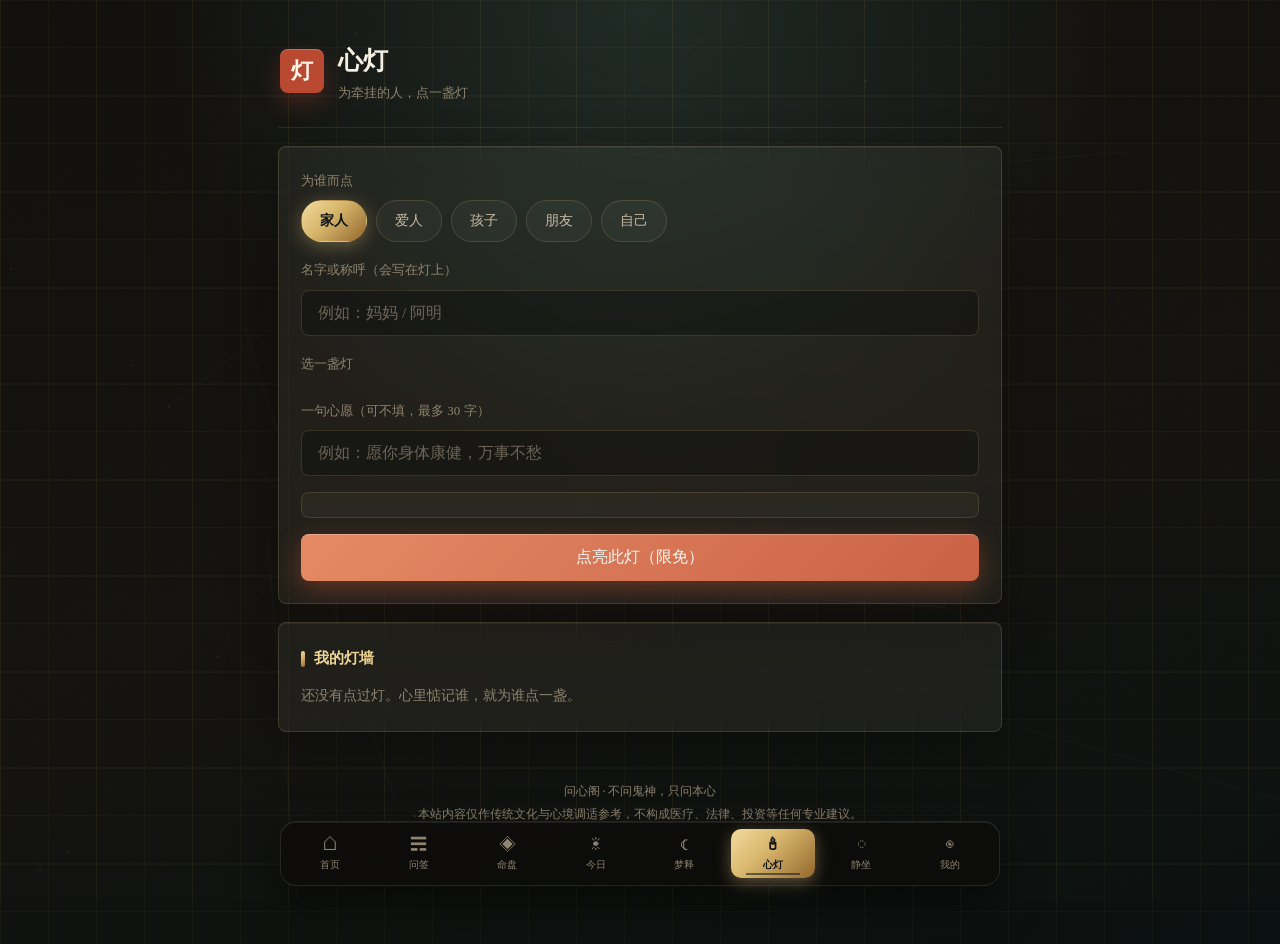
==== commit a4e8d412: "美化心灯许愿灯动效" ====
--- a/deng.html
+++ b/deng.html
@@ -38,6 +38,7 @@
       <label>一句心愿（可不填，最多 30 字）</label>
       <input type="text" id="wish" maxlength="30" placeholder="例如：愿你身体康健，万事不愁">
     </div>
+    <div class="lamp-preview" id="lamp-preview"></div>
     <button class="btn sha block" id="btn-light">点亮此灯（限免）</button>
   </section>
 
@@ -55,17 +56,62 @@
 document.addEventListener('DOMContentLoaded', () => {
   let pickedLamp = LAMPS[0];
 
+  function esc(text) {
+    return String(text == null ? '' : text).replace(/[&<>"']/g, ch => ({
+      '&': '&amp;',
+      '<': '&lt;',
+      '>': '&gt;',
+      '"': '&quot;',
+      "'": '&#39;'
+    }[ch]));
+  }
+
+  function lampMarkup(l, index, preview) {
+    const name = l.name || '未名';
+    const wish = l.wish || l.defaultWish || l.lampWish || '愿心有所安，所念有光';
+    const lampName = l.lampName || l.name || '';
+    const rel = l.rel ? ' · ' + l.rel : '';
+    const delay = ((index || 0) % 7) * -0.38;
+    return '<div class="wish-lamp' + (preview ? ' preview' : '') + (l.long ? ' long' : '') + '" style="--lamp-color:' + esc(l.color) + ';--delay:' + delay + 's" title="' + esc(wish) + '">' +
+      '<div class="lamp-aura"></div>' +
+      '<div class="lamp-thread"></div>' +
+      '<div class="lantern">' +
+        '<div class="lantern-top"></div>' +
+        '<div class="lantern-body">' +
+          '<span class="lantern-rib rib-a"></span><span class="lantern-rib rib-b"></span>' +
+          '<div class="flame"><i></i></div>' +
+        '</div>' +
+        '<div class="lantern-foot"></div>' +
+      '</div>' +
+      '<div class="wish-paper">' +
+        '<b>' + esc(name) + '</b>' +
+        '<span>' + esc(wish) + '</span>' +
+        '<small>' + esc(lampName + rel) + '</small>' +
+      '</div>' +
+    '</div>';
+  }
+
+  function previewInput() {
+    const name = document.getElementById('who-name').value.trim() || '所念之人';
+    const rel = whoChips.querySelector('.chip.on') ? whoChips.querySelector('.chip.on').textContent : '牵挂';
+    const wish = document.getElementById('wish').value.trim() || pickedLamp.wish;
+    document.getElementById('lamp-preview').innerHTML =
+      '<div class="preview-copy"><span>预览</span><b>' + esc(pickedLamp.name) + '</b></div>' +
+      lampMarkup({ name, rel, wish, lampName: pickedLamp.name, color: pickedLamp.color, long: pickedLamp.id === 'long' }, 0, true);
+  }
+
   /* 灯种选择 */
   const pickEl = document.getElementById('lamp-pick');
   pickEl.innerHTML = LAMPS.map((l, i) =>
     '<div class="lamp-opt' + (i === 0 ? ' on' : '') + '" data-id="' + l.id + '">' +
-    '<div class="dot" style="background:' + l.color + '"></div>' +
+    '<div class="mini-lamp" style="--lamp-color:' + l.color + '"><span></span></div>' +
     '<div class="nm">' + l.name + (l.free ? '' : ' <span class="badge free">限免</span>') + '</div></div>').join('');
   pickEl.addEventListener('click', e => {
     const opt = e.target.closest('.lamp-opt');
     if (!opt) return;
     pickedLamp = LAMPS.find(l => l.id === opt.dataset.id);
     pickEl.querySelectorAll('.lamp-opt').forEach(el => el.classList.toggle('on', el === opt));
+    previewInput();
   });
 
   /* 关系选择 */
@@ -73,7 +119,10 @@
   whoChips.addEventListener('click', e => {
     if (!e.target.classList.contains('chip')) return;
     whoChips.querySelectorAll('.chip').forEach(el => el.classList.toggle('on', el === e.target));
+    previewInput();
   });
+  document.getElementById('who-name').addEventListener('input', previewInput);
+  document.getElementById('wish').addEventListener('input', previewInput);
 
   function lamps() { return WXG.Store.get('lamps', []); }
 
@@ -81,11 +130,8 @@
     const list = lamps();
     document.getElementById('wall-empty').style.display = list.length ? 'none' : '';
     document.getElementById('wall-count').textContent = list.length ? '· 共 ' + list.length + ' 盏' : '';
-    document.getElementById('wall').innerHTML = list.map(l =>
-      '<div class="lamp" title="' + (l.wish || '') + '">' +
-      '<div class="flame" style="filter:drop-shadow(0 0 6px ' + l.color + 'cc)"></div>' +
-      '<div class="who">' + l.name + '</div>' +
-      '<div class="type">' + l.lampName + '</div></div>').join('');
+    document.getElementById('wall').innerHTML = list.map((l, i) =>
+      lampMarkup({ name: l.name, rel: l.rel, wish: l.wish, lampName: l.lampName, color: l.color, long: l.lampId === 'long' }, i, false)).join('');
   }
 
   function doLight() {
@@ -96,17 +142,23 @@
 
     const light = () => {
       const list = lamps();
-      list.unshift({ name, rel, wish, lampName: pickedLamp.name, color: pickedLamp.color, d: WXG.todayStr() });
+      list.unshift({ name, rel, wish, lampName: pickedLamp.name, lampId: pickedLamp.id, color: pickedLamp.color, d: WXG.todayStr() });
       WXG.Store.set('lamps', list.slice(0, 48));
       renderWall();
+      const firstLamp = document.querySelector('#wall .wish-lamp');
+      if (firstLamp) {
+        firstLamp.classList.add('just-lit');
+        setTimeout(() => firstLamp.classList.remove('just-lit'), 1300);
+      }
       WXG.Light.add(2, '点灯一盏');
       WXG.modal({
         title: '灯已点亮',
-        body: '为「' + name + '」点的' + pickedLamp.name + '已挂上灯墙。<br>' + wish + '。',
+        body: '为「' + esc(name) + '」点的' + pickedLamp.name + '已挂上灯墙。<br>' + esc(wish) + '。',
         okText: '心安'
       });
       document.getElementById('who-name').value = '';
       document.getElementById('wish').value = '';
+      previewInput();
     };
 
     if (!pickedLamp.free) {
@@ -117,6 +169,7 @@
   }
 
   document.getElementById('btn-light').addEventListener('click', doLight);
+  previewInput();
   renderWall();
 });
 </script>
--- a/css/style.css
+++ b/css/style.css
@@ -337,31 +337,226 @@
 .hour-cell.mid .l { color: var(--ink-3); }
 
 /* ---------- 心灯 ---------- */
-.lamp-wall { display: grid; grid-template-columns: repeat(4, 1fr); gap: 11px; }
-.lamp {
-  text-align: center; padding: 14px 4px 11px; border-radius: 14px;
-  background: rgba(255, 255, 255, .04); border: 1px solid var(--line);
-  cursor: pointer; transition: transform .35s, border-color .35s;
-  animation: lampIn .6s cubic-bezier(.2, .8, .3, 1.15) both;
-}
-@keyframes lampIn { from { transform: scale(.6); opacity: 0; } }
-@media (hover: hover) { .lamp:hover { transform: translateY(-3px); border-color: rgba(227, 194, 127, .4); } }
-.lamp .flame {
-  width: 15px; height: 22px; margin: 0 auto 7px;
-  background: radial-gradient(circle at 50% 78%, #FFE3A0 0%, #F2A65A 55%, rgba(242, 166, 90, 0) 78%);
+.lamp-wall { display: grid; grid-template-columns: repeat(3, 1fr); gap: 14px; align-items: stretch; }
+.wish-lamp {
+  --lamp-color: #D8B76D;
+  position: relative;
+  min-height: 238px;
+  overflow: hidden;
+  padding: 14px 12px 12px;
+  text-align: center;
+  background:
+    radial-gradient(circle at 50% 18%, var(--lamp-color), transparent 28%),
+    linear-gradient(180deg, rgba(248, 242, 224, .07), rgba(10, 11, 9, .22));
+  background-blend-mode: soft-light, normal;
+  border: 1px solid rgba(216, 183, 109, .18);
+  cursor: pointer;
+  animation: lampFloat 4.8s ease-in-out infinite, lampIn .62s cubic-bezier(.18, .9, .24, 1.16) both;
+  animation-delay: var(--delay), 0s;
+  transform-origin: 50% 18%;
+}
+.wish-lamp::before,
+.wish-lamp::after {
+  content: "";
+  position: absolute;
+  width: 4px;
+  height: 4px;
+  left: 24%;
+  bottom: 42%;
+  border-radius: 50%;
+  background: #FCE3A2;
+  opacity: 0;
+  box-shadow: 0 0 14px #FCE3A2;
+  animation: emberRise 3.8s ease-in-out infinite;
+}
+.wish-lamp::after {
+  left: 73%;
+  animation-delay: 1.2s;
+}
+.wish-lamp.long .wish-paper::before { content: "长明"; }
+.wish-lamp.just-lit .lamp-aura { animation: lampBloom 1.2s ease-out both; }
+.wish-lamp.preview {
+  min-height: 198px;
+  padding: 12px;
+  animation: lampFloat 4.8s ease-in-out infinite;
+}
+@keyframes lampIn { from { transform: translateY(18px) scale(.82); opacity: 0; filter: blur(4px); } }
+@keyframes lampFloat {
+  0%, 100% { transform: translateY(0) rotate(-.3deg); }
+  50% { transform: translateY(-5px) rotate(.3deg); }
+}
+@keyframes emberRise {
+  0% { transform: translateY(0) scale(.4); opacity: 0; }
+  18% { opacity: .65; }
+  100% { transform: translateY(-72px) scale(1.1); opacity: 0; }
+}
+@keyframes lampBloom {
+  0% { opacity: .95; transform: translate(-50%, -50%) scale(.55); }
+  100% { opacity: 0; transform: translate(-50%, -50%) scale(2.2); }
+}
+@media (hover: hover) {
+  .wish-lamp:hover {
+    border-color: rgba(216, 183, 109, .46);
+    box-shadow: 0 18px 42px rgba(0, 0, 0, .32), 0 0 34px rgba(216, 183, 109, .08);
+  }
+  .wish-lamp:hover .lantern { transform: translateY(-3px) scale(1.03); }
+}
+.lamp-aura {
+  position: absolute;
+  left: 50%;
+  top: 34%;
+  width: 118px;
+  height: 118px;
+  transform: translate(-50%, -50%);
+  border-radius: 50%;
+  background: radial-gradient(circle, var(--lamp-color), transparent 66%);
+  opacity: .18;
+  filter: blur(8px);
+  pointer-events: none;
+}
+.lamp-thread {
+  width: 1px;
+  height: 30px;
+  margin: 0 auto -2px;
+  background: linear-gradient(180deg, rgba(216, 183, 109, .18), rgba(216, 183, 109, .62));
+}
+.lantern {
+  position: relative;
+  z-index: 1;
+  width: 76px;
+  margin: 0 auto;
+  transition: transform .35s ease;
+}
+.lantern-top,
+.lantern-foot {
+  width: 46px;
+  height: 9px;
+  margin: 0 auto;
+  border: 1px solid rgba(216, 183, 109, .35);
+  background: linear-gradient(90deg, rgba(216, 183, 109, .16), rgba(248, 242, 224, .08), rgba(216, 183, 109, .16));
+}
+.lantern-body {
+  position: relative;
+  height: 66px;
+  margin: 1px auto;
+  border-radius: 42% 42% 36% 36% / 30% 30% 52% 52%;
+  border: 1px solid rgba(216, 183, 109, .38);
+  background:
+    radial-gradient(circle at 50% 55%, #FFF3C6 0 7%, transparent 18%),
+    radial-gradient(circle at 50% 55%, var(--lamp-color), transparent 58%),
+    linear-gradient(90deg, rgba(255,255,255,.08), transparent 25%, transparent 75%, rgba(0,0,0,.2));
+  box-shadow: inset 0 0 20px rgba(255, 231, 170, .18), 0 0 24px var(--lamp-color);
+}
+.lantern-rib {
+  position: absolute;
+  top: 3px;
+  bottom: 3px;
+  width: 1px;
+  background: rgba(216, 183, 109, .38);
+}
+.rib-a { left: 35%; }
+.rib-b { right: 35%; }
+.wish-lamp .flame {
+  position: absolute;
+  left: 50%;
+  top: 25px;
+  width: 18px;
+  height: 28px;
+  margin: 0;
+  transform: translateX(-50%);
+  background: radial-gradient(circle at 50% 78%, #FFF4B8 0%, #F2A65A 52%, rgba(242, 166, 90, 0) 78%);
   border-radius: 50% 50% 50% 50% / 62% 62% 38% 38%;
-  animation: flicker 1.5s ease-in-out infinite;
-  filter: drop-shadow(0 0 10px rgba(255, 200, 110, .9)) drop-shadow(0 0 26px rgba(255, 170, 80, .4));
+  animation: flicker 1.35s ease-in-out infinite;
+  filter: drop-shadow(0 0 10px rgba(255, 220, 140, .92)) drop-shadow(0 0 22px var(--lamp-color));
+}
+.wish-lamp .flame i {
+  position: absolute;
+  left: 50%;
+  bottom: 4px;
+  width: 7px;
+  height: 13px;
+  transform: translateX(-50%);
+  border-radius: inherit;
+  background: #FFF8D8;
+  opacity: .86;
 }
 @keyframes flicker {
-  0%, 100% { transform: scaleY(1) translateX(0); }
-  30% { transform: scaleY(1.15) translateX(.5px); }
-  60% { transform: scaleY(.92) translateX(-.5px); }
-  80% { transform: scaleY(1.08); }
-}
-.lamp .who { font-size: 12.5px; font-weight: 700; color: var(--ink); overflow: hidden; text-overflow: ellipsis; white-space: nowrap; }
-.lamp .type { font-size: 10.5px; color: var(--ink-3); }
-.lamp-pick { display: grid; grid-template-columns: repeat(4, 1fr); gap: 10px; }
+  0%, 100% { transform: translateX(-50%) scaleY(1) translateY(0); }
+  30% { transform: translateX(calc(-50% + .8px)) scaleY(1.16); }
+  60% { transform: translateX(calc(-50% - .7px)) scaleY(.92); }
+  80% { transform: translateX(-50%) scaleY(1.08); }
+}
+.wish-paper {
+  position: relative;
+  z-index: 1;
+  margin-top: 12px;
+  padding: 11px 10px 10px;
+  min-height: 86px;
+  background: rgba(17, 16, 13, .56);
+  border: 1px solid rgba(216, 183, 109, .18);
+  animation: paperSway 5.2s ease-in-out infinite;
+  animation-delay: var(--delay);
+}
+.wish-paper::before {
+  position: absolute;
+  right: 8px;
+  top: 7px;
+  color: var(--sha);
+  font-size: 11px;
+}
+@keyframes paperSway {
+  0%, 100% { transform: rotate(.18deg); }
+  50% { transform: rotate(-.18deg); }
+}
+.wish-paper b {
+  display: block;
+  color: var(--ink);
+  font-size: 15px;
+  overflow: hidden;
+  text-overflow: ellipsis;
+  white-space: nowrap;
+}
+.wish-paper span {
+  display: -webkit-box;
+  -webkit-line-clamp: 2;
+  -webkit-box-orient: vertical;
+  overflow: hidden;
+  min-height: 42px;
+  margin-top: 4px;
+  color: var(--ink-2);
+  font-size: 12.5px;
+  line-height: 1.7;
+}
+.wish-paper small {
+  display: block;
+  margin-top: 5px;
+  color: var(--ink-3);
+  font-size: 11px;
+}
+.lamp-preview {
+  display: grid;
+  grid-template-columns: 92px 1fr;
+  gap: 12px;
+  align-items: center;
+  margin: 4px 0 16px;
+  padding: 12px;
+  background: rgba(248, 242, 224, .035);
+  border: 1px solid rgba(216, 183, 109, .16);
+}
+.lamp-preview .preview-copy span {
+  display: block;
+  color: var(--dai);
+  font-size: 12px;
+}
+.lamp-preview .preview-copy b {
+  display: block;
+  margin-top: 4px;
+  color: var(--gold);
+  font-size: 18px;
+}
+.lamp-preview .wish-lamp { grid-column: span 1; }
+.lamp-preview .wish-lamp.preview { width: 100%; }
+.lamp-pick { display: grid; grid-template-columns: repeat(5, 1fr); gap: 10px; }
 .lamp-opt {
   text-align: center; border: 1px solid var(--line); border-radius: 14px;
   padding: 13px 2px 10px; cursor: pointer; background: rgba(255, 255, 255, .035);
@@ -369,7 +564,38 @@
 }
 .lamp-opt:active { transform: scale(.92); }
 .lamp-opt.on { border-color: rgba(227, 194, 127, .55); background: rgba(227, 194, 127, .1); box-shadow: 0 0 22px rgba(227, 194, 127, .12); }
-.lamp-opt .dot { width: 17px; height: 17px; border-radius: 50%; margin: 0 auto 6px; box-shadow: 0 0 12px currentColor; }
+.mini-lamp {
+  width: 30px;
+  height: 38px;
+  margin: 0 auto 7px;
+  position: relative;
+}
+.mini-lamp::before {
+  content: "";
+  position: absolute;
+  left: 50%;
+  top: 0;
+  width: 1px;
+  height: 9px;
+  background: rgba(216, 183, 109, .48);
+}
+.mini-lamp span {
+  position: absolute;
+  left: 50%;
+  top: 8px;
+  width: 24px;
+  height: 26px;
+  transform: translateX(-50%);
+  border-radius: 42% 42% 36% 36% / 30% 30% 52% 52%;
+  border: 1px solid rgba(216, 183, 109, .42);
+  background: radial-gradient(circle, #FFF0B4 0 10%, var(--lamp-color) 38%, rgba(0,0,0,.12) 100%);
+  box-shadow: 0 0 16px var(--lamp-color);
+  animation: miniLampGlow 2.4s ease-in-out infinite;
+}
+@keyframes miniLampGlow {
+  0%, 100% { filter: brightness(.92); }
+  50% { filter: brightness(1.18); }
+}
 .lamp-opt .nm { font-size: 12.5px; letter-spacing: .04em; color: var(--ink-2); }
 .lamp-opt.on .nm { color: var(--gold); }
 
@@ -583,7 +809,8 @@
   max-width: 1080px;
 }
 
-.card, .tile, .feature-card, .lamp, .lamp-opt, .jie, .yi-ji .half,
+.card, .tile, .feature-card, .lamp, .wish-lamp, .lamp-preview, .wish-paper,
+.lantern-top, .lantern-foot, .lamp-opt, .jie, .yi-ji .half,
 .yiji-row .col, .hour-cell, .idcard, .modal, .field input,
 .field textarea, .field select, .bazi-console, .checkin-panel,
 .dayun-cell {
@@ -1263,6 +1490,12 @@
   .dayun-grid {
     grid-template-columns: repeat(2, 1fr);
   }
+  .lamp-wall {
+    grid-template-columns: repeat(2, minmax(0, 1fr));
+  }
+  .lamp-pick {
+    grid-template-columns: repeat(3, 1fr);
+  }
 }
 
 @media (max-width: 520px) {
@@ -1285,8 +1518,13 @@
   }
   .feature-grid,
   .form-grid,
-  .dayun-grid {
+  .dayun-grid,
+  .lamp-wall,
+  .lamp-preview {
     grid-template-columns: 1fr;
+  }
+  .lamp-pick {
+    grid-template-columns: repeat(2, 1fr);
   }
   .feature-card.primary,
   .form-grid .wide {
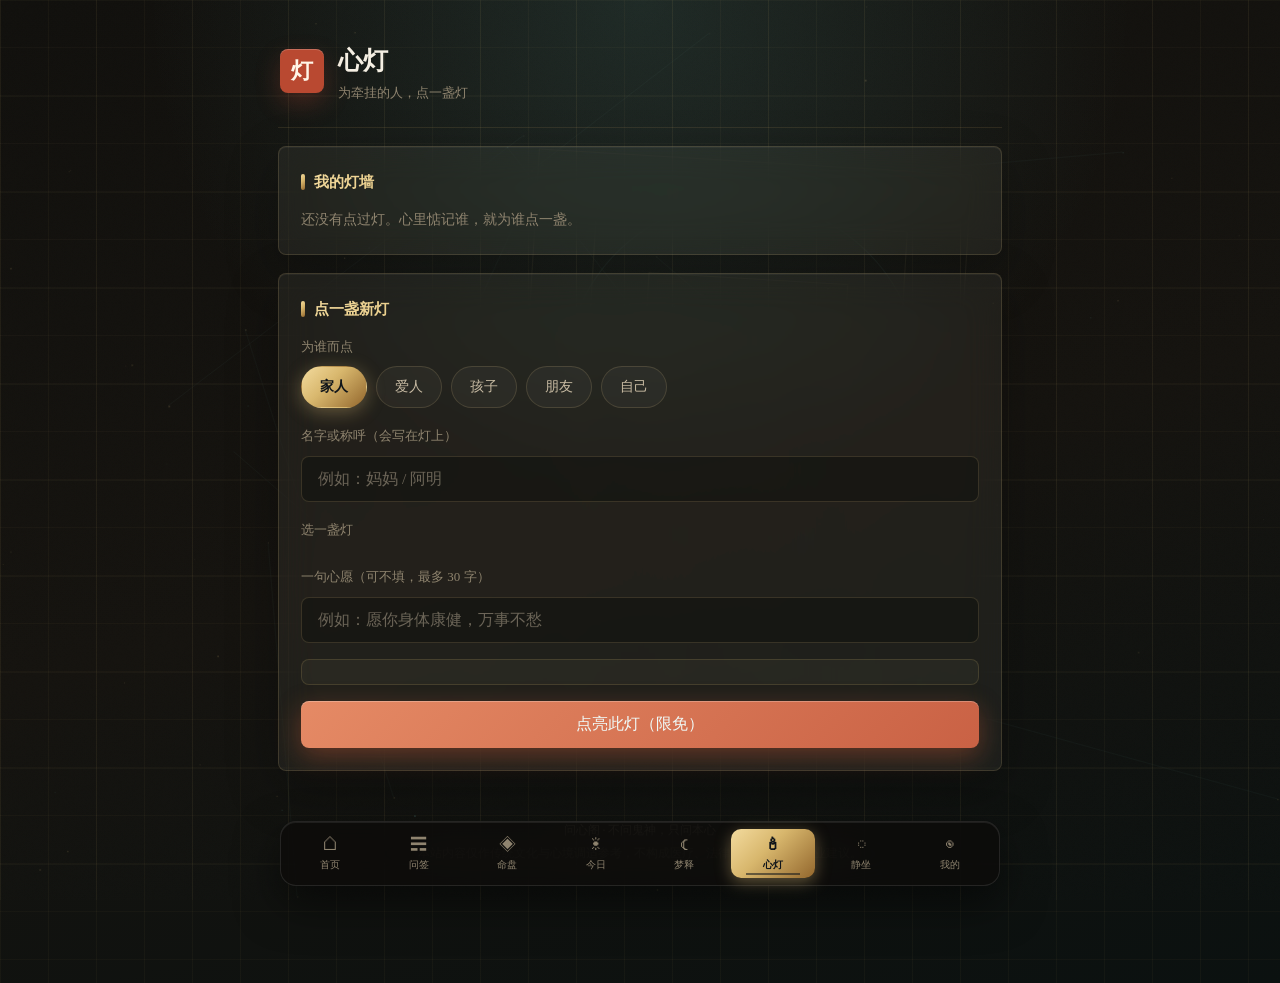
==== commit ca525bc6: "调整心灯灯墙展示顺序" ====
--- a/deng.html
+++ b/deng.html
@@ -19,6 +19,13 @@
   </header>
 
   <section class="card fade-up">
+    <div class="card-title">我的灯墙 <span style="font-size:12px;color:var(--ink-3);font-weight:400" id="wall-count"></span></div>
+    <div class="lamp-wall" id="wall"></div>
+    <p id="wall-empty" style="font-size:13.5px;color:var(--ink-3)">还没有点过灯。心里惦记谁，就为谁点一盏。</p>
+  </section>
+
+  <section class="card fade-up">
+    <div class="card-title">点一盏新灯</div>
     <div class="field">
       <label>为谁而点</label>
       <div class="chips" id="who-chips">
@@ -40,12 +47,6 @@
     </div>
     <div class="lamp-preview" id="lamp-preview"></div>
     <button class="btn sha block" id="btn-light">点亮此灯（限免）</button>
-  </section>
-
-  <section class="card fade-up">
-    <div class="card-title">我的灯墙 <span style="font-size:12px;color:var(--ink-3);font-weight:400" id="wall-count"></span></div>
-    <div class="lamp-wall" id="wall"></div>
-    <p id="wall-empty" style="font-size:13.5px;color:var(--ink-3)">还没有点过灯。心里惦记谁，就为谁点一盏。</p>
   </section>
 </main>
 
